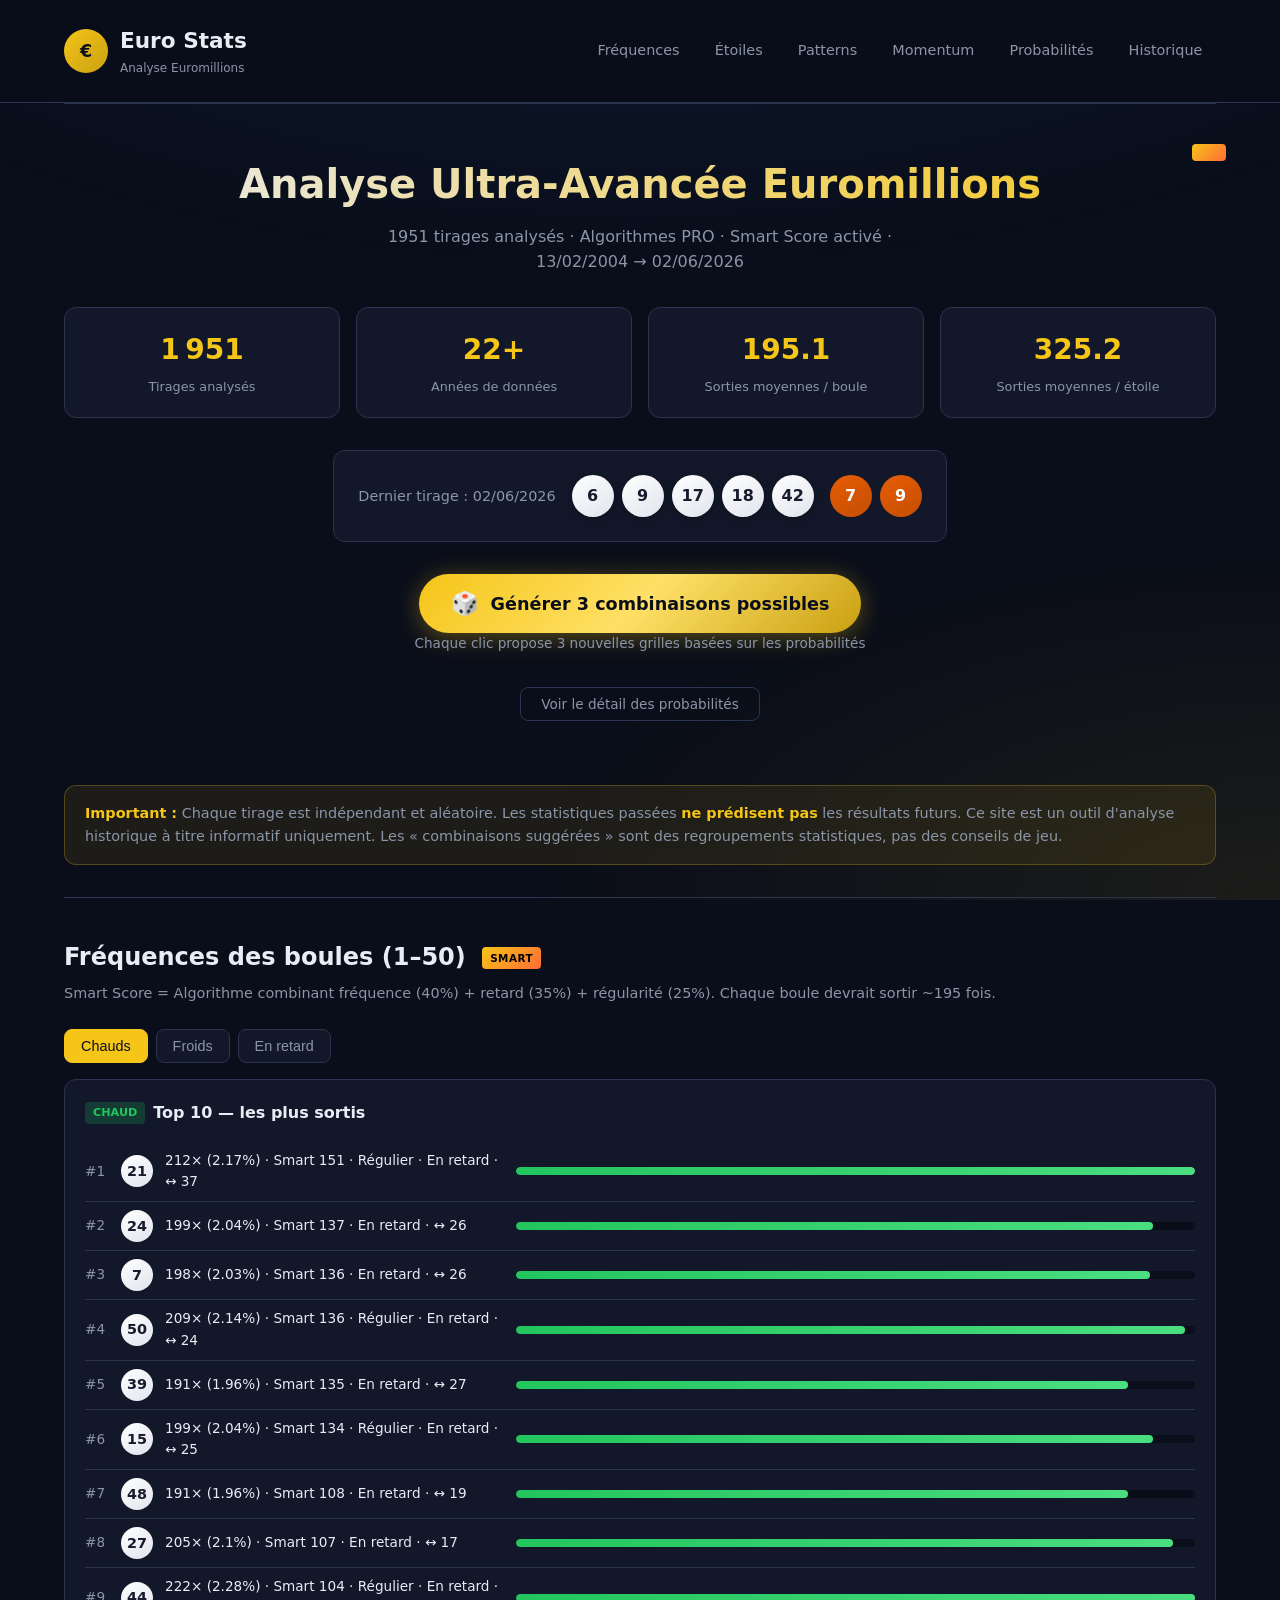
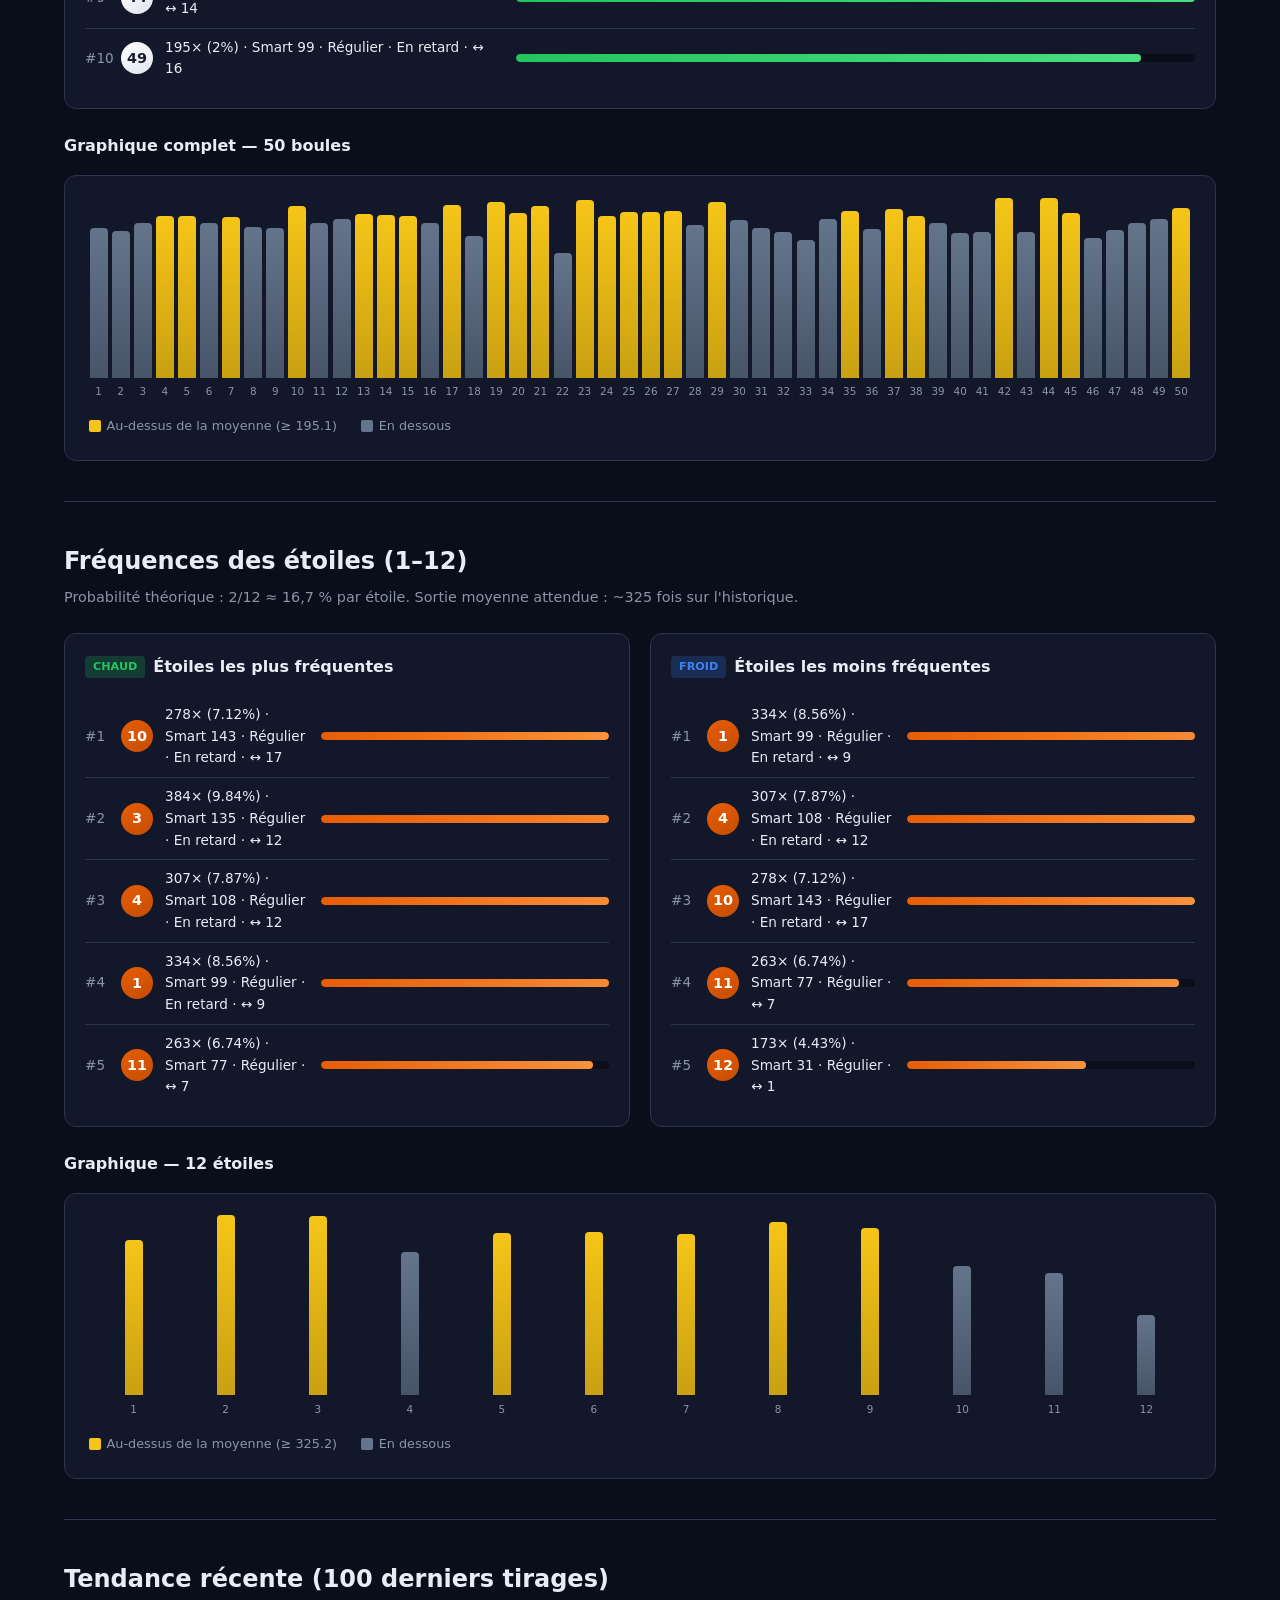
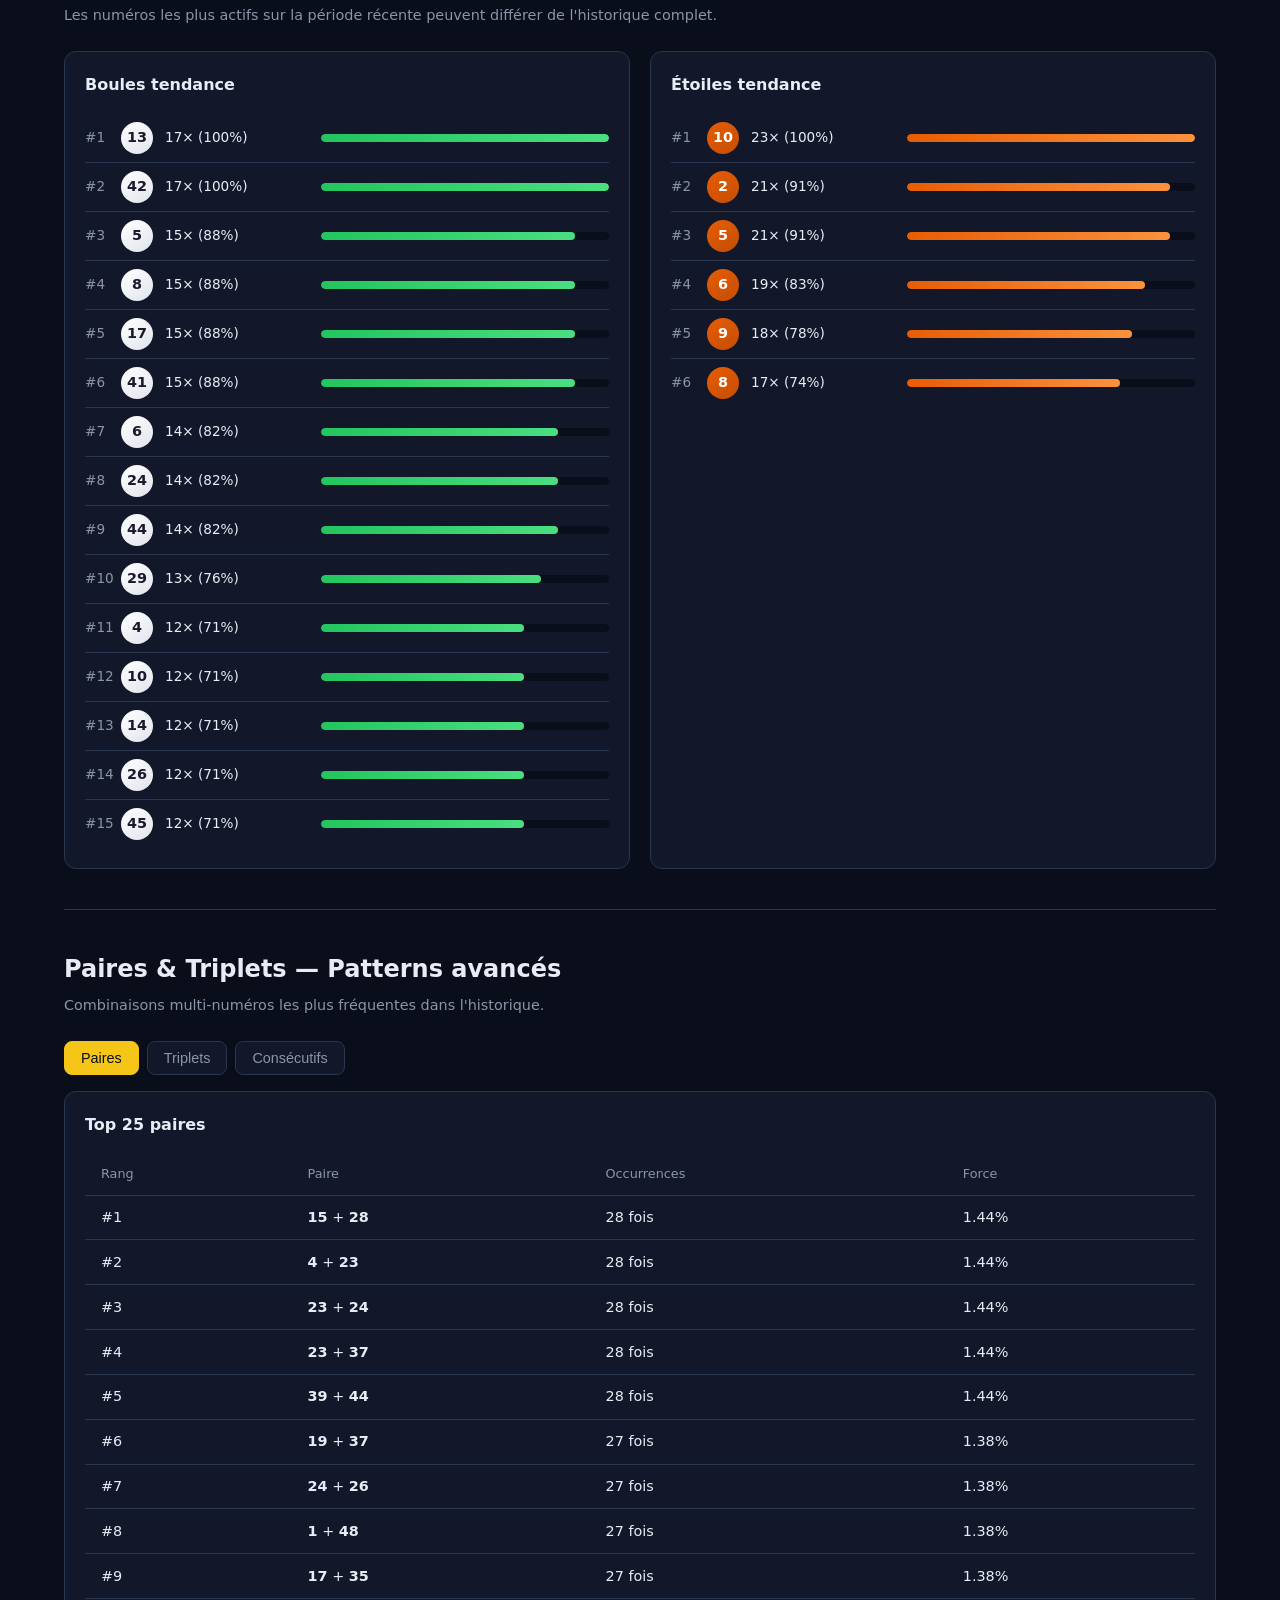
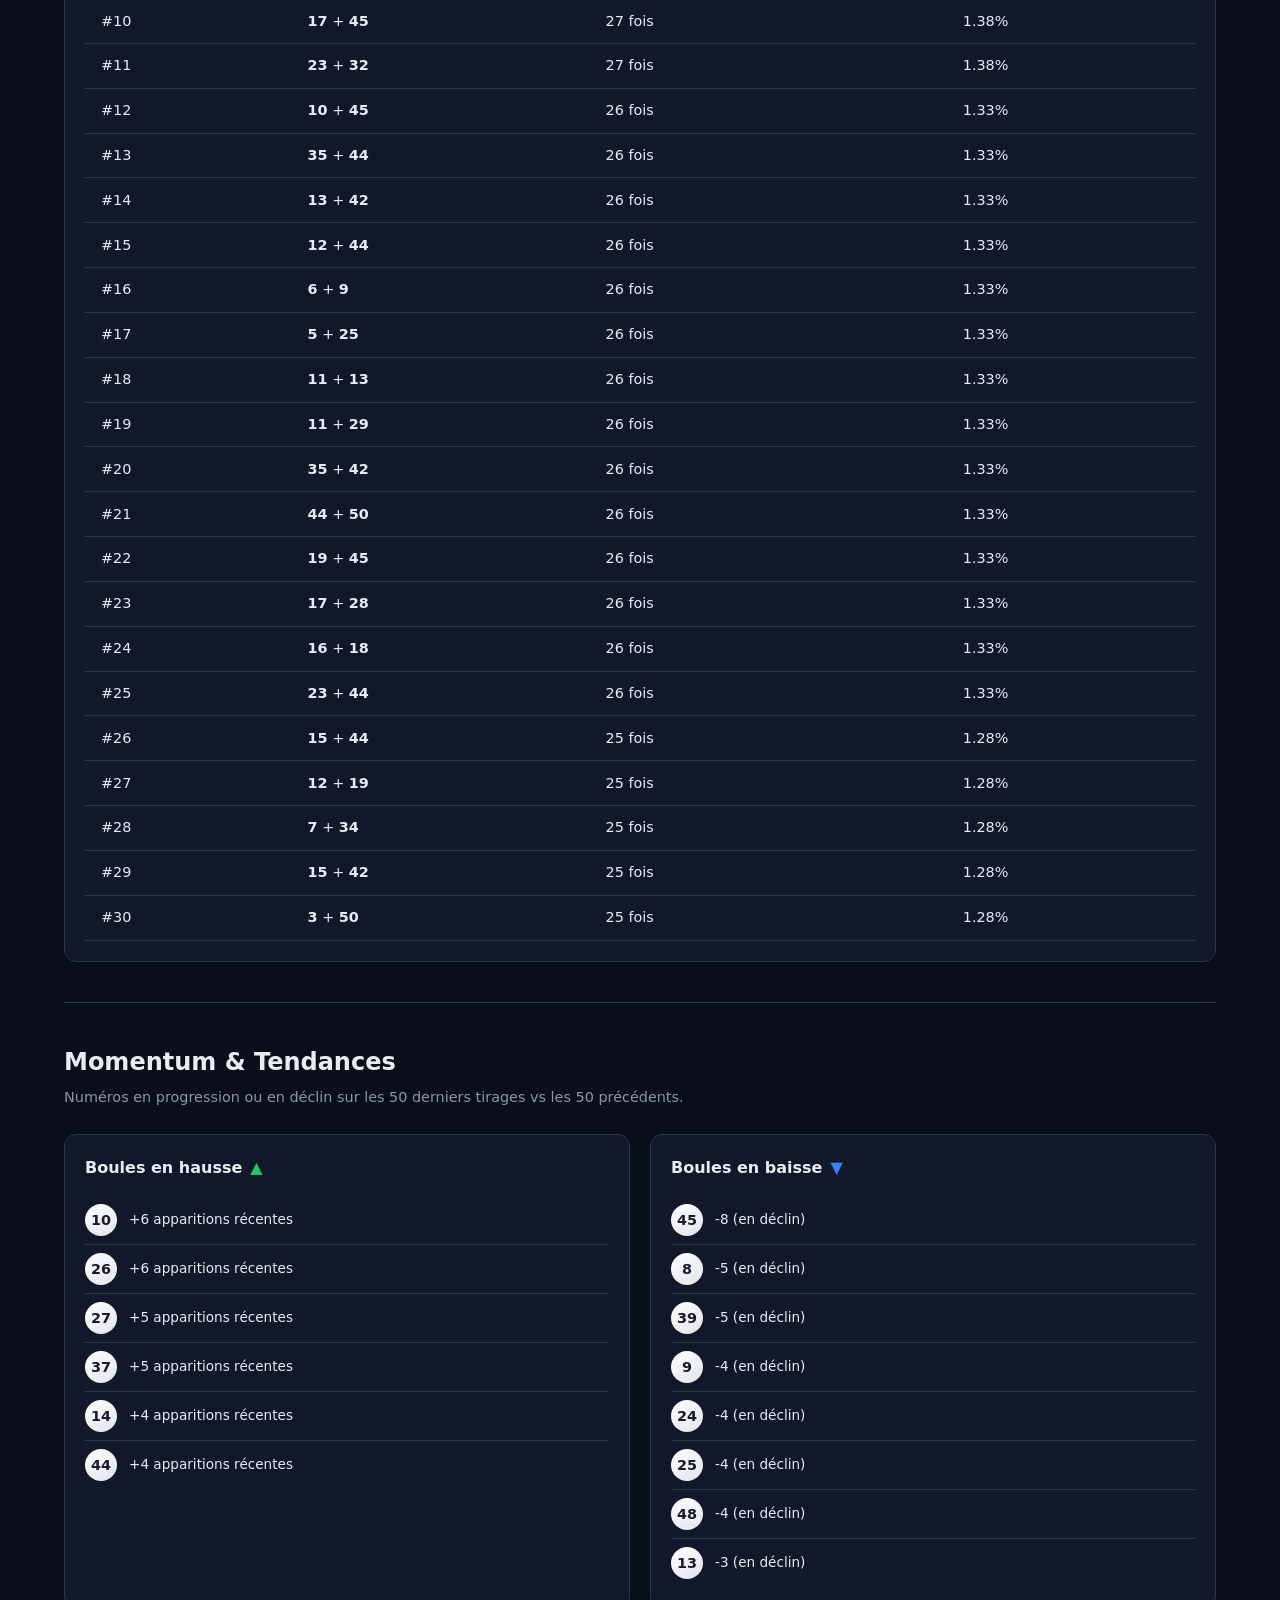
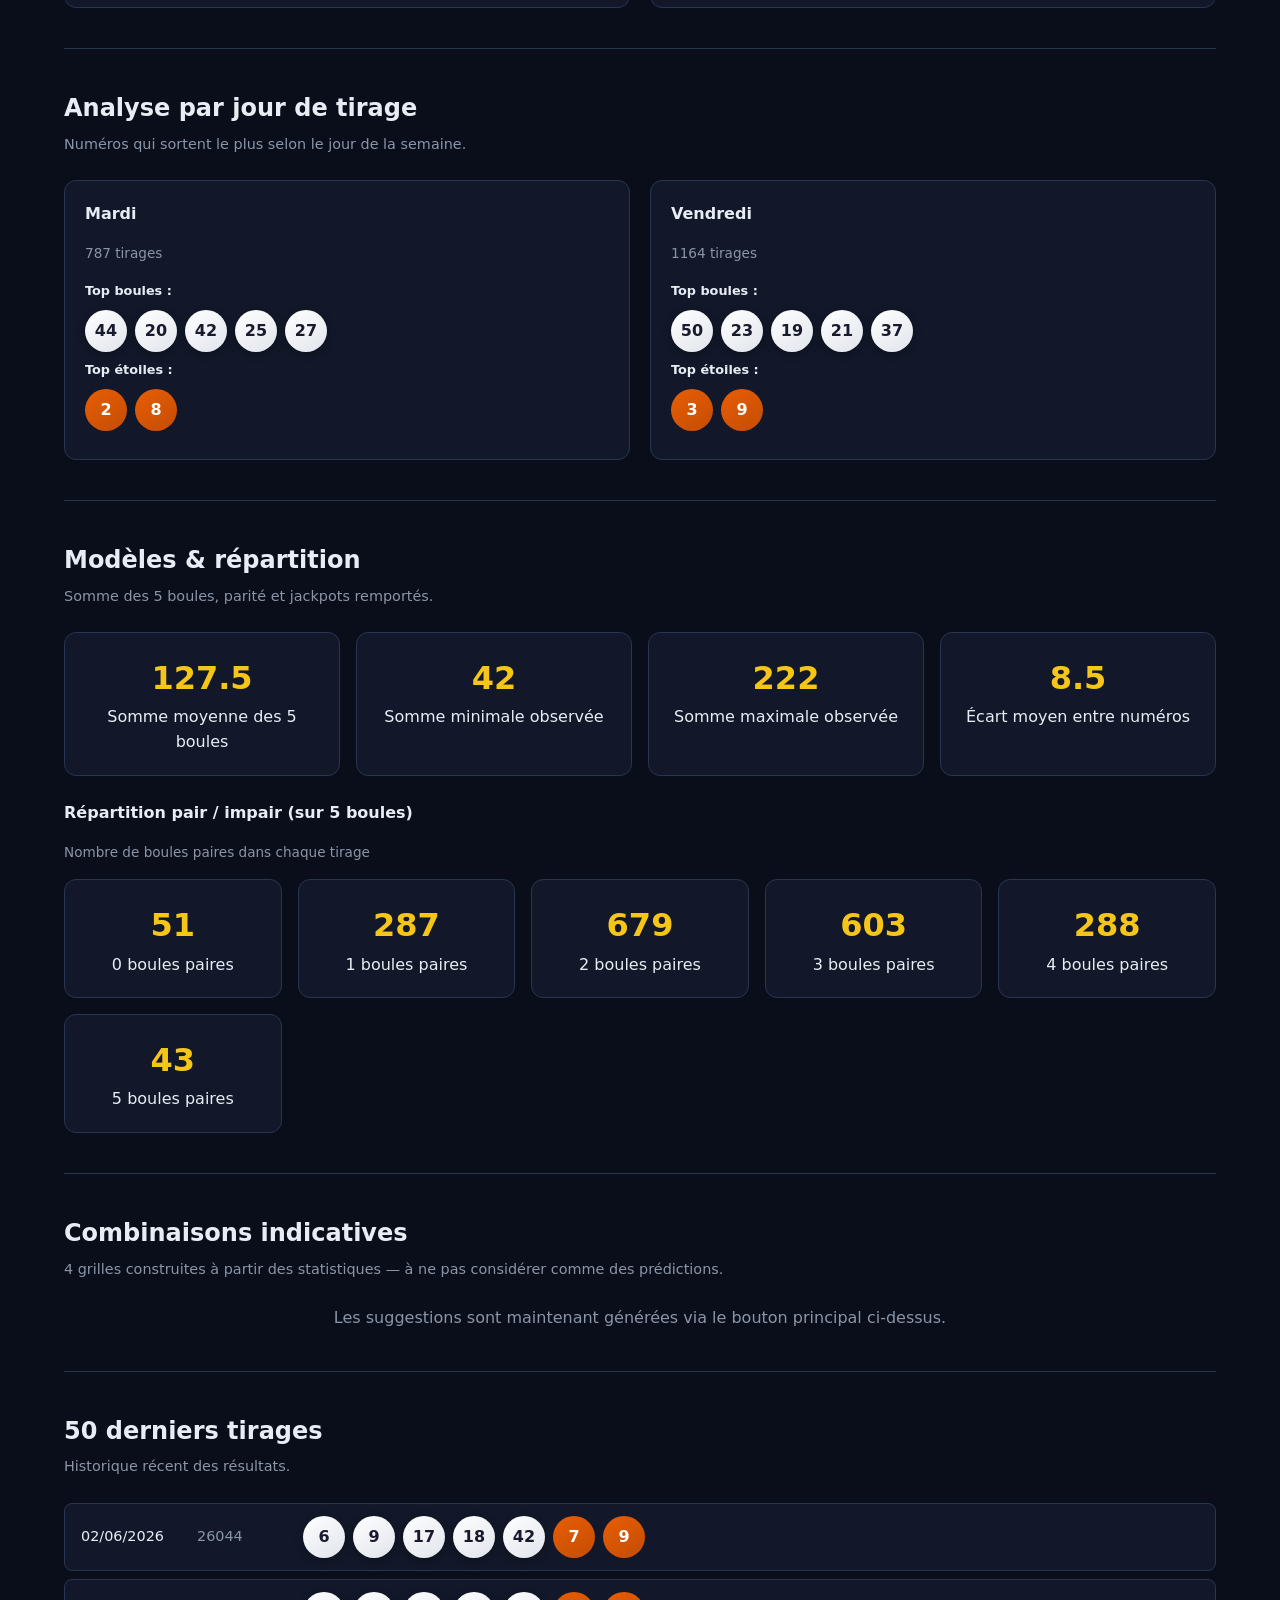
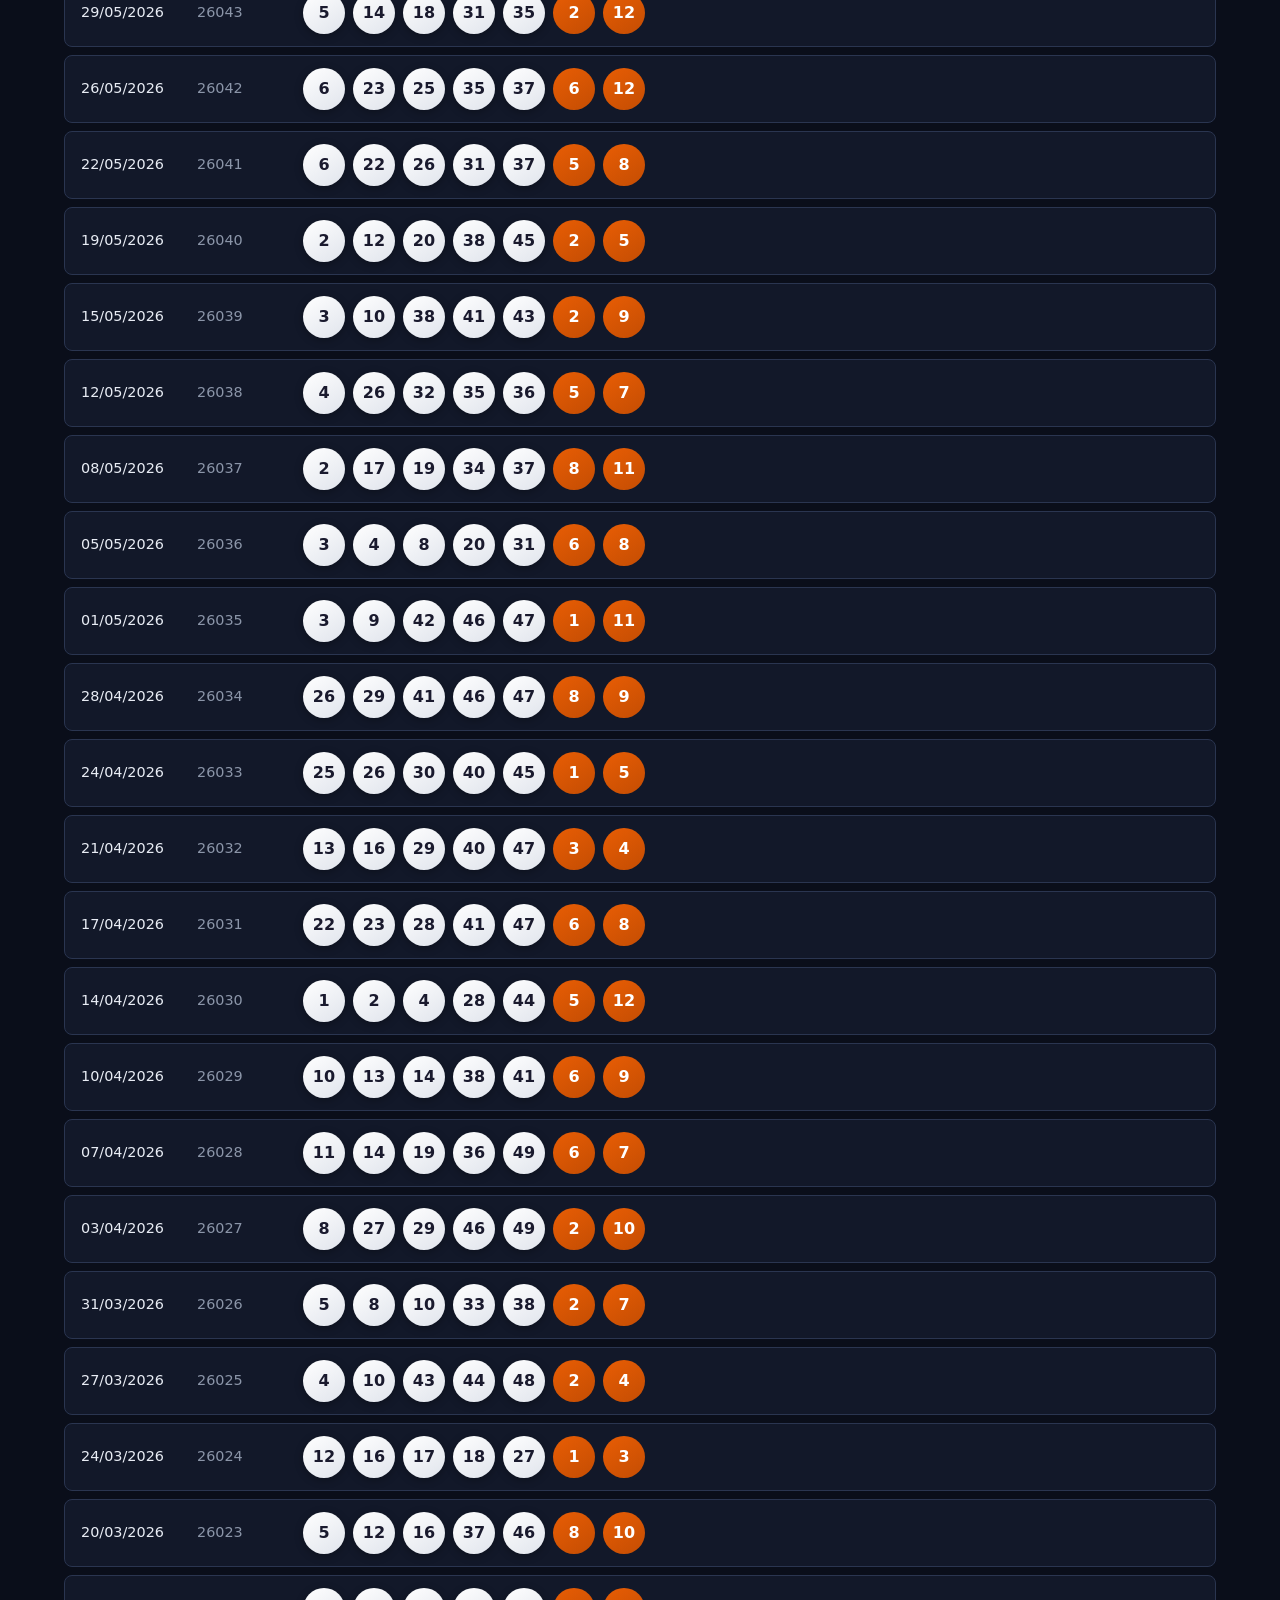
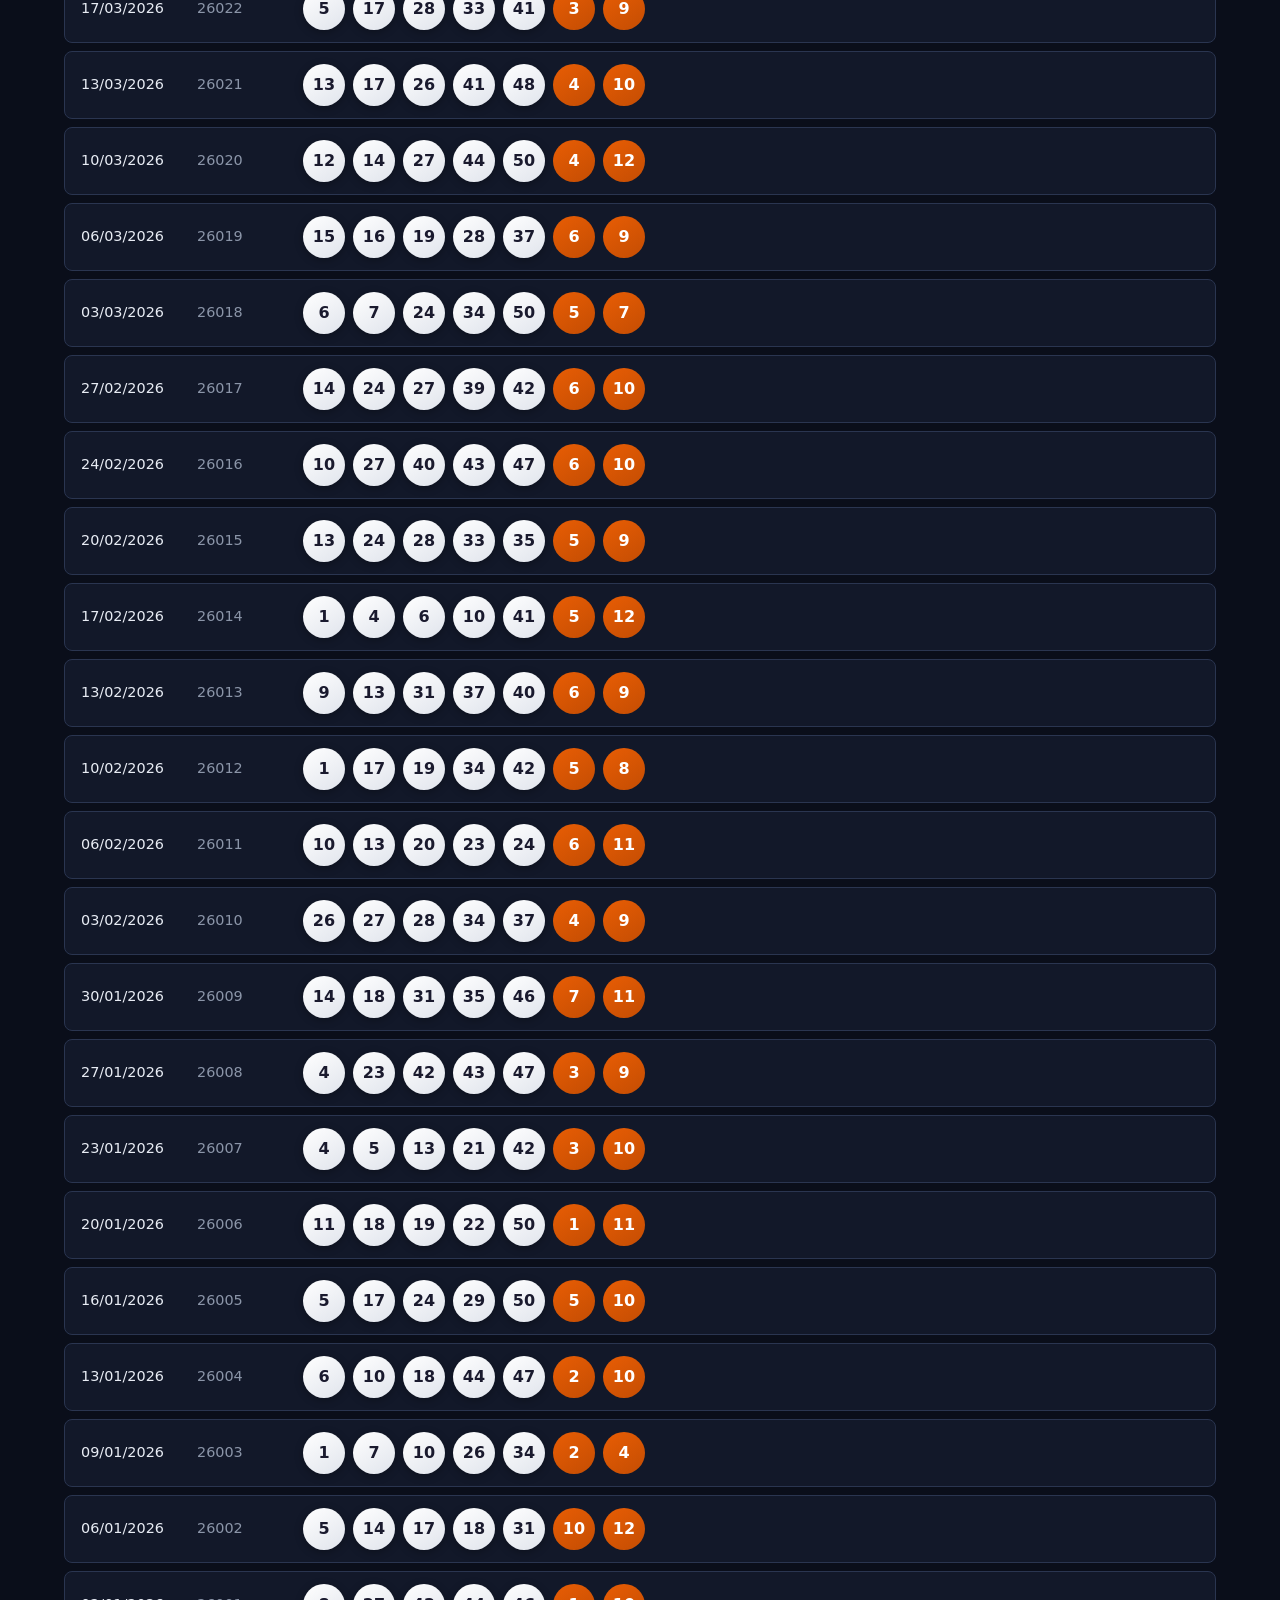
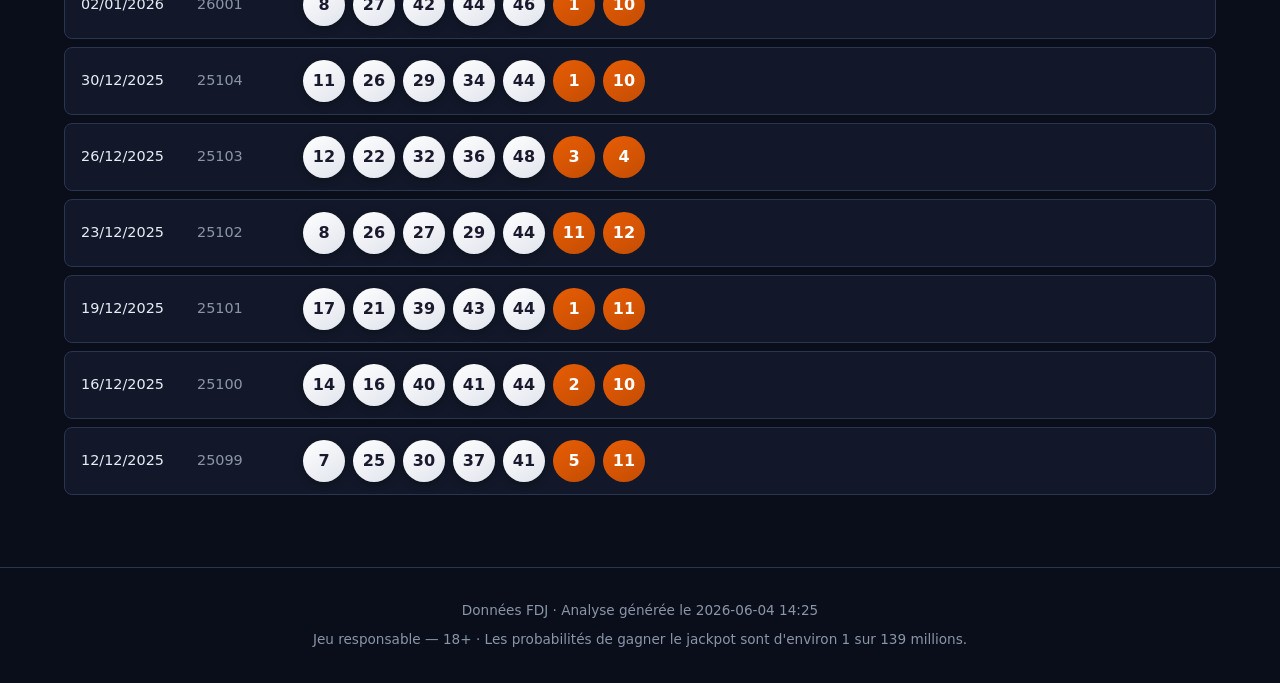
==== site/index.html @ 31e3c05f "Initial commit - Euro Stats PRO v2.0 - Analyse ultra-avancée de 1951 tirages Euromillions - 6 algori" ====
<!DOCTYPE html>
<html lang="fr">
<head>
  <meta charset="UTF-8">
  <meta name="viewport" content="width=device-width, initial-scale=1.0">
  <title>Euromillions — Analyse statistique</title>
  <meta name="description" content="Analyse complète des tirages Euromillions : numéros chauds, froids, paires, tendances sur 1951 tirages.">
  <link rel="stylesheet" href="css/style.css">
</head>
<body>
  <header>
    <div class="container header-inner">
      <div class="logo">
        <div class="logo-icon">€</div>
        <div>
          <h1>Euro Stats</h1>
          <span>Analyse Euromillions</span>
        </div>
      </div>
      <nav>
        <a href="#frequences">Fréquences</a>
        <a href="#etoiles">Étoiles</a>
        <a href="#paires">Patterns</a>
        <a href="#momentum">Momentum</a>
        <a href="#probabilites">Probabilités</a>
        <a href="#historique">Historique</a>
      </nav>
    </div>
  </header>

  <main id="app" class="loading">
    <div class="container">
      <section class="hero">
        <h2 id="hero-title">Analyse Ultra-Avancée Euromillions</h2>
        <p id="hero-desc"></p>
        <div class="stats-grid">
          <div class="stat-card">
            <div class="value" id="stat-draws">—</div>
            <div class="label">Tirages analysés</div>
          </div>
          <div class="stat-card">
            <div class="value" id="stat-years">—</div>
            <div class="label">Années de données</div>
          </div>
          <div class="stat-card">
            <div class="value" id="stat-expected-ball">—</div>
            <div class="label">Sorties moyennes / boule</div>
          </div>
          <div class="stat-card">
            <div class="value" id="stat-expected-star">—</div>
            <div class="label">Sorties moyennes / étoile</div>
          </div>
        </div>
        <div class="last-draw" id="last-draw"></div>

        <div class="prob-cta">
          <button type="button" class="btn-prob" id="btn-generate-combos">
            <span class="btn-prob-icon">🎲</span>
            <span class="btn-prob-text">Générer 3 combinaisons possibles</span>
          </button>
          <p class="prob-cta-hint">Chaque clic propose 3 nouvelles grilles basées sur les probabilités</p>
          <button type="button" class="btn-prob-secondary" id="btn-show-prob">Voir le détail des probabilités</button>
        </div>

        <div class="combo-results" id="combo-results" hidden>
          <h3 class="combo-results-title">Vos 3 combinaisons</h3>
          <div class="combo-cards" id="combo-cards"></div>
        </div>
      </section>

      <div class="disclaimer">
        <strong>Important :</strong> Chaque tirage est indépendant et aléatoire. Les statistiques passées
        <strong>ne prédisent pas</strong> les résultats futurs. Ce site est un outil d'analyse historique à titre informatif uniquement.
        Les « combinaisons suggérées » sont des regroupements statistiques, pas des conseils de jeu.
      </div>

      <!-- Panneau probabilités (modal) -->
      <div class="prob-overlay" id="prob-overlay" hidden>
        <div class="prob-modal" role="dialog" aria-labelledby="prob-modal-title">
          <div class="prob-modal-header">
            <div>
              <h2 id="prob-modal-title">Probabilités du prochain tirage</h2>
              <p class="prob-modal-sub">Classement basé sur l'historique de 1 951 tirages</p>
            </div>
            <button type="button" class="prob-close" id="btn-close-prob" aria-label="Fermer">×</button>
          </div>

          <div class="prob-summary" id="prob-summary"></div>

          <div class="prob-mode-tabs">
            <button type="button" class="prob-mode active" data-mode="combined">Score combiné</button>
            <button type="button" class="prob-mode" data-mode="historical">Historique</button>
            <button type="button" class="prob-mode" data-mode="theoretical">Théorique</button>
          </div>

          <div class="prob-picks" id="prob-picks"></div>

          <h3 class="prob-section-title">Boules (1 – 50)</h3>
          <p class="prob-legend-text">Plus la case est <span class="legend-hot">verte</span>, plus le numéro a souvent été tiré</p>
          <div class="prob-grid" id="prob-grid-balls"></div>

          <h3 class="prob-section-title">Étoiles (1 – 12)</h3>
          <div class="prob-grid prob-grid-stars" id="prob-grid-stars"></div>

          <p class="prob-footer-note">
            Probabilité théorique : <strong>10 %</strong> par boule et <strong>16,7 %</strong> par étoile à chaque tirage.
            Le score combiné mélange fréquence historique, tendance récente (200 tirages) et léger bonus « en retard ».
          </p>
        </div>
      </div>

      <section id="probabilites" class="prob-anchor"></section>

      <section id="frequences">
        <h2>Fréquences des boules (1–50) <span class="badge-pro">SMART</span></h2>
        <p class="subtitle">Smart Score = Algorithme combinant fréquence (40%) + retard (35%) + régularité (25%). Chaque boule devrait sortir ~195 fois.</p>

        <div class="tabs">
          <button class="tab active" data-tab="panel-hot">Chauds</button>
          <button class="tab" data-tab="panel-cold">Froids</button>
          <button class="tab" data-tab="panel-overdue">En retard</button>
        </div>

        <div class="cards-row">
          <div class="card tab-panel active" id="panel-hot">
            <h3><span class="badge hot">CHAUD</span> Top 10 — les plus sortis</h3>
            <div id="hot-balls"></div>
          </div>
          <div class="card tab-panel" id="panel-cold">
            <h3><span class="badge cold">FROID</span> Top 10 — les moins sortis</h3>
            <div id="cold-balls"></div>
          </div>
          <div class="card tab-panel" id="panel-overdue">
            <h3><span class="badge overdue">RETARD</span> Absents depuis longtemps</h3>
            <div id="overdue-balls"></div>
          </div>
        </div>

        <h3 style="margin-top:1.5rem;font-size:1rem;">Graphique complet — 50 boules</h3>
        <div id="chart-balls"></div>
      </section>

      <section id="etoiles">
        <h2>Fréquences des étoiles (1–12)</h2>
        <p class="subtitle">Probabilité théorique : 2/12 ≈ 16,7 % par étoile. Sortie moyenne attendue : ~325 fois sur l'historique.</p>
        <div class="cards-row">
          <div class="card">
            <h3><span class="badge hot">CHAUD</span> Étoiles les plus fréquentes</h3>
            <div id="hot-stars"></div>
          </div>
          <div class="card">
            <h3><span class="badge cold">FROID</span> Étoiles les moins fréquentes</h3>
            <div id="cold-stars"></div>
          </div>
        </div>
        <h3 style="margin-top:1.5rem;font-size:1rem;">Graphique — 12 étoiles</h3>
        <div id="chart-stars"></div>
      </section>

      <section id="recent">
        <h2>Tendance récente (100 derniers tirages)</h2>
        <p class="subtitle">Les numéros les plus actifs sur la période récente peuvent différer de l'historique complet.</p>
        <div class="cards-row">
          <div class="card">
            <h3>Boules tendance</h3>
            <div id="recent-balls"></div>
          </div>
          <div class="card">
            <h3>Étoiles tendance</h3>
            <div id="recent-stars"></div>
          </div>
        </div>
      </section>

      <section id="paires">
        <h2>Paires & Triplets — Patterns avancés</h2>
        <p class="subtitle">Combinaisons multi-numéros les plus fréquentes dans l'historique.</p>
        
        <div class="tabs">
          <button class="tab active" data-tab="panel-pairs">Paires</button>
          <button class="tab" data-tab="panel-triplets">Triplets</button>
          <button class="tab" data-tab="panel-consecutive">Consécutifs</button>
        </div>

        <div class="card tab-panel active" id="panel-pairs">
          <h3>Top 25 paires</h3>
          <table>
            <thead>
              <tr><th>Rang</th><th>Paire</th><th>Occurrences</th><th>Force</th></tr>
            </thead>
            <tbody id="pairs-body"></tbody>
          </table>
        </div>

        <div class="card tab-panel" id="panel-triplets">
          <h3>Top 20 triplets (3 numéros ensemble)</h3>
          <table>
            <thead>
              <tr><th>Rang</th><th>Triplet</th><th>Occurrences</th></tr>
            </thead>
            <tbody id="triplets-body"></tbody>
          </table>
        </div>

        <div class="card tab-panel" id="panel-consecutive">
          <h3>Numéros consécutifs fréquents</h3>
          <p style="font-size:0.85rem;color:var(--text-muted);margin-bottom:1rem">Paires de numéros qui se suivent (ex: 23-24)</p>
          <table>
            <thead>
              <tr><th>Rang</th><th>Consécutifs</th><th>Occurrences</th></tr>
            </thead>
            <tbody id="consecutive-body"></tbody>
          </table>
        </div>
      </section>

      <section id="momentum">
        <h2>Momentum & Tendances</h2>
        <p class="subtitle">Numéros en progression ou en déclin sur les 50 derniers tirages vs les 50 précédents.</p>
        <div class="cards-row">
          <div class="card">
            <h3>Boules en hausse <span style="color:var(--hot)">▲</span></h3>
            <div id="momentum-up-balls"></div>
          </div>
          <div class="card">
            <h3>Boules en baisse <span style="color:var(--cold)">▼</span></h3>
            <div id="momentum-down-balls"></div>
          </div>
        </div>
      </section>

      <section id="weekday">
        <h2>Analyse par jour de tirage</h2>
        <p class="subtitle">Numéros qui sortent le plus selon le jour de la semaine.</p>
        <div id="weekday-cards" class="cards-row"></div>
      </section>

      <section id="patterns">
        <h2>Modèles & répartition</h2>
        <p class="subtitle">Somme des 5 boules, parité et jackpots remportés.</p>
        <div class="pattern-grid">
          <div class="pattern-item">
            <div class="big" id="pattern-sum">—</div>
            <div>Somme moyenne des 5 boules</div>
          </div>
          <div class="pattern-item">
            <div class="big" id="pattern-min">—</div>
            <div>Somme minimale observée</div>
          </div>
          <div class="pattern-item">
            <div class="big" id="pattern-max">—</div>
            <div>Somme maximale observée</div>
          </div>
          <div class="pattern-item">
            <div class="big" id="pattern-gap">—</div>
            <div>Écart moyen entre numéros</div>
          </div>
        </div>
        <h3 style="margin:1.5rem 0 1rem;font-size:1rem;">Répartition pair / impair (sur 5 boules)</h3>
        <p style="font-size:0.85rem;color:var(--text-muted);margin-bottom:1rem">Nombre de boules paires dans chaque tirage</p>
        <div class="pattern-grid" id="even-dist"></div>
      </section>

      <section id="suggestions">
        <h2>Combinaisons indicatives</h2>
        <p class="subtitle">4 grilles construites à partir des statistiques — à ne pas considérer comme des prédictions.</p>
        <div class="cards-row" id="suggestions-grid"></div>
      </section>

      <section id="historique">
        <h2>50 derniers tirages</h2>
        <p class="subtitle">Historique récent des résultats.</p>
        <div class="history-grid" id="history-grid"></div>
      </section>
    </div>
  </main>

  <footer>
    <div class="container">
      <p>Données FDJ · Analyse générée le <span id="generated-at">—</span></p>
      <p style="margin-top:0.5rem">Jeu responsable — 18+ · Les probabilités de gagner le jackpot sont d'environ 1 sur 139 millions.</p>
    </div>
  </footer>

  <script src="js/advanced.js"></script>
  <script src="js/app.js"></script>
</body>
</html>
---- site/css/style.css ----
:root {
  --bg: #0a0e1a;
  --bg-card: #121829;
  --bg-hover: #1a2238;
  --gold: #f5c518;
  --gold-dim: #c9a012;
  --blue: #1e6fd9;
  --blue-light: #4d9aff;
  --star: #e85d04;
  --text: #e8ecf4;
  --text-muted: #8b95a8;
  --border: #2a3550;
  --hot: #22c55e;
  --cold: #3b82f6;
  --overdue: #f97316;
  --radius: 12px;
  --font: "Segoe UI", system-ui, -apple-system, sans-serif;
}

* { box-sizing: border-box; margin: 0; padding: 0; }

html { scroll-behavior: smooth; }

body {
  font-family: var(--font);
  background: var(--bg);
  color: var(--text);
  line-height: 1.6;
  min-height: 100vh;
}

body::before {
  content: "";
  position: fixed;
  inset: 0;
  background:
    radial-gradient(ellipse 80% 50% at 50% -20%, rgba(30, 111, 217, 0.15), transparent),
    radial-gradient(ellipse 60% 40% at 100% 100%, rgba(245, 197, 24, 0.08), transparent);
  pointer-events: none;
  z-index: 0;
}

.container {
  max-width: 1200px;
  margin: 0 auto;
  padding: 0 1.5rem;
  position: relative;
  z-index: 1;
}

/* Header */
header {
  padding: 1.5rem 0;
  border-bottom: 1px solid var(--border);
  position: sticky;
  top: 0;
  background: rgba(10, 14, 26, 0.92);
  backdrop-filter: blur(12px);
  z-index: 100;
}

.header-inner {
  display: flex;
  align-items: center;
  justify-content: space-between;
  flex-wrap: wrap;
  gap: 1rem;
}

.logo {
  display: flex;
  align-items: center;
  gap: 0.75rem;
}

.logo-icon {
  width: 44px;
  height: 44px;
  background: linear-gradient(135deg, var(--gold), var(--gold-dim));
  border-radius: 50%;
  display: flex;
  align-items: center;
  justify-content: center;
  font-weight: 800;
  color: #0a0e1a;
  font-size: 1.1rem;
}

.logo h1 {
  font-size: 1.35rem;
  font-weight: 700;
}

.logo span {
  display: block;
  font-size: 0.75rem;
  color: var(--text-muted);
  font-weight: 400;
}

nav {
  display: flex;
  gap: 0.5rem;
  flex-wrap: wrap;
}

nav a {
  color: var(--text-muted);
  text-decoration: none;
  padding: 0.4rem 0.85rem;
  border-radius: 8px;
  font-size: 0.9rem;
  transition: all 0.2s;
}

nav a:hover {
  color: var(--gold);
  background: var(--bg-hover);
}

/* Hero */
.hero {
  padding: 3rem 0 2rem;
  text-align: center;
}

.hero h2 {
  font-size: clamp(1.8rem, 4vw, 2.5rem);
  margin-bottom: 0.5rem;
  background: linear-gradient(90deg, var(--text), var(--gold));
  -webkit-background-clip: text;
  -webkit-text-fill-color: transparent;
  background-clip: text;
  position: relative;
}

.hero h2::after {
  content: "PRO";
  position: absolute;
  top: -8px;
  right: -10px;
  font-size: 0.5rem;
  background: linear-gradient(135deg, var(--gold), #ff6b35);
  color: #000;
  padding: 2px 6px;
  border-radius: 4px;
  font-weight: 800;
  letter-spacing: 1px;
}

.hero p {
  color: var(--text-muted);
  max-width: 600px;
  margin: 0 auto 2rem;
}

.stats-grid {
  display: grid;
  grid-template-columns: repeat(auto-fit, minmax(160px, 1fr));
  gap: 1rem;
  margin-bottom: 2rem;
}

.stat-card {
  background: var(--bg-card);
  border: 1px solid var(--border);
  border-radius: var(--radius);
  padding: 1.25rem;
  text-align: center;
}

.stat-card .value {
  font-size: 1.75rem;
  font-weight: 700;
  color: var(--gold);
}

.stat-card .label {
  font-size: 0.8rem;
  color: var(--text-muted);
  margin-top: 0.25rem;
}

.last-draw {
  background: var(--bg-card);
  border: 1px solid var(--border);
  border-radius: var(--radius);
  padding: 1.5rem;
  display: inline-flex;
  flex-wrap: wrap;
  align-items: center;
  justify-content: center;
  gap: 1rem;
}

.last-draw .date {
  color: var(--text-muted);
  font-size: 0.9rem;
}

.balls, .stars-group {
  display: flex;
  gap: 0.5rem;
}

.ball, .star {
  width: 42px;
  height: 42px;
  border-radius: 50%;
  display: flex;
  align-items: center;
  justify-content: center;
  font-weight: 700;
  font-size: 1rem;
}

.ball {
  background: linear-gradient(145deg, #fff 0%, #e0e4ec 100%);
  color: #1a1a2e;
  box-shadow: 0 2px 8px rgba(0,0,0,0.3);
}

.star {
  background: linear-gradient(145deg, var(--star), #c44d03);
  color: #fff;
}

/* Disclaimer */
.disclaimer {
  background: rgba(245, 197, 24, 0.08);
  border: 1px solid rgba(245, 197, 24, 0.25);
  border-radius: var(--radius);
  padding: 1rem 1.25rem;
  margin: 2rem 0;
  font-size: 0.9rem;
  color: var(--text-muted);
}

.disclaimer strong { color: var(--gold); }

/* Sections */
section {
  padding: 2.5rem 0;
  border-top: 1px solid var(--border);
}

section h2 {
  font-size: 1.5rem;
  margin-bottom: 0.35rem;
}

section .subtitle {
  color: var(--text-muted);
  font-size: 0.9rem;
  margin-bottom: 1.5rem;
}

.cards-row {
  display: grid;
  grid-template-columns: repeat(auto-fit, minmax(280px, 1fr));
  gap: 1.25rem;
}

.card {
  background: var(--bg-card);
  border: 1px solid var(--border);
  border-radius: var(--radius);
  padding: 1.25rem;
}

.card h3 {
  font-size: 1rem;
  margin-bottom: 1rem;
  display: flex;
  align-items: center;
  gap: 0.5rem;
}

.badge {
  font-size: 0.7rem;
  padding: 0.15rem 0.5rem;
  border-radius: 4px;
  font-weight: 600;
}

.badge.hot { background: rgba(34, 197, 94, 0.2); color: var(--hot); }
.badge.cold { background: rgba(59, 130, 246, 0.2); color: var(--cold); }
.badge.overdue { background: rgba(249, 115, 22, 0.2); color: var(--overdue); }

.num-list {
  list-style: none;
}

.num-list li {
  display: flex;
  align-items: center;
  gap: 0.75rem;
  padding: 0.5rem 0;
  border-bottom: 1px solid var(--border);
}

.num-list li:last-child { border-bottom: none; }

.num-list .rank {
  width: 24px;
  color: var(--text-muted);
  font-size: 0.85rem;
}

.num-list .num-circle {
  width: 32px;
  height: 32px;
  border-radius: 50%;
  background: linear-gradient(145deg, #fff, #e0e4ec);
  color: #1a1a2e;
  display: flex;
  align-items: center;
  justify-content: center;
  font-weight: 700;
  font-size: 0.9rem;
}

.num-list .num-circle.star-num {
  background: linear-gradient(145deg, var(--star), #c44d03);
  color: #fff;
}

.num-list .info {
  flex: 1;
  font-size: 0.85rem;
}

.num-list .bar-wrap {
  flex: 2;
  height: 8px;
  background: var(--bg);
  border-radius: 4px;
  overflow: hidden;
}

.num-list .bar {
  height: 100%;
  border-radius: 4px;
  transition: width 0.5s ease;
}

.bar.hot-bar { background: linear-gradient(90deg, var(--hot), #4ade80); }
.bar.cold-bar { background: linear-gradient(90deg, var(--cold), #60a5fa); }
.bar.star-bar { background: linear-gradient(90deg, var(--star), #fb923c); }

/* Chart */
.chart-container {
  background: var(--bg-card);
  border: 1px solid var(--border);
  border-radius: var(--radius);
  padding: 1.5rem;
  margin-top: 1rem;
  overflow-x: auto;
}

.chart-bars {
  display: flex;
  align-items: flex-end;
  gap: 3px;
  height: 200px;
  min-width: 900px;
  padding-top: 1rem;
}

.chart-bar-wrap {
  flex: 1;
  display: flex;
  flex-direction: column;
  align-items: center;
  min-width: 14px;
}

.chart-bar {
  width: 100%;
  max-width: 18px;
  background: linear-gradient(180deg, var(--blue-light), var(--blue));
  border-radius: 4px 4px 0 0;
  min-height: 4px;
  transition: height 0.4s ease;
}

.chart-bar.above-avg { background: linear-gradient(180deg, var(--gold), var(--gold-dim)); }
.chart-bar.below-avg { background: linear-gradient(180deg, #64748b, #475569); }

.chart-label {
  font-size: 0.65rem;
  color: var(--text-muted);
  margin-top: 0.35rem;
}

.chart-legend {
  display: flex;
  gap: 1.5rem;
  margin-top: 1rem;
  font-size: 0.8rem;
  color: var(--text-muted);
}

.chart-legend span::before {
  content: "";
  display: inline-block;
  width: 12px;
  height: 12px;
  border-radius: 2px;
  margin-right: 0.35rem;
  vertical-align: middle;
}

.legend-above::before { background: var(--gold); }
.legend-below::before { background: #64748b; }

/* Suggestions */
.suggestion-card {
  background: var(--bg-card);
  border: 1px solid var(--border);
  border-radius: var(--radius);
  padding: 1.25rem;
  transition: border-color 0.2s;
}

.suggestion-card:hover {
  border-color: var(--gold-dim);
}

.suggestion-card h4 {
  color: var(--gold);
  margin-bottom: 0.35rem;
}

.suggestion-card p {
  font-size: 0.85rem;
  color: var(--text-muted);
  margin-bottom: 1rem;
}

/* Pairs table */
table {
  width: 100%;
  border-collapse: collapse;
  font-size: 0.9rem;
}

th, td {
  padding: 0.65rem 1rem;
  text-align: left;
  border-bottom: 1px solid var(--border);
}

th {
  color: var(--text-muted);
  font-weight: 500;
  font-size: 0.8rem;
}

tr:hover td { background: var(--bg-hover); }

/* History */
.history-grid {
  display: grid;
  gap: 0.5rem;
}

.history-item {
  display: grid;
  grid-template-columns: 100px 90px 1fr auto;
  align-items: center;
  gap: 1rem;
  padding: 0.75rem 1rem;
  background: var(--bg-card);
  border: 1px solid var(--border);
  border-radius: 8px;
  font-size: 0.9rem;
}

@media (max-width: 600px) {
  .history-item {
    grid-template-columns: 1fr;
    text-align: center;
  }
}

/* Patterns */
.pattern-grid {
  display: grid;
  grid-template-columns: repeat(auto-fit, minmax(200px, 1fr));
  gap: 1rem;
}

.pattern-item {
  background: var(--bg-card);
  border: 1px solid var(--border);
  border-radius: var(--radius);
  padding: 1.25rem;
  text-align: center;
}

.pattern-item .big {
  font-size: 2rem;
  font-weight: 700;
  color: var(--gold);
}

footer {
  padding: 2rem 0;
  text-align: center;
  color: var(--text-muted);
  font-size: 0.85rem;
  border-top: 1px solid var(--border);
  margin-top: 2rem;
}

.loading {
  text-align: center;
  padding: 4rem;
  color: var(--text-muted);
}

.tabs {
  display: flex;
  gap: 0.5rem;
  margin-bottom: 1rem;
}

.tab {
  padding: 0.5rem 1rem;
  border: 1px solid var(--border);
  background: var(--bg-card);
  color: var(--text-muted);
  border-radius: 8px;
  cursor: pointer;
  font-size: 0.9rem;
  transition: all 0.2s;
}

.tab.active {
  background: var(--gold);
  color: #0a0e1a;
  border-color: var(--gold);
}

.tab:hover:not(.active) {
  border-color: var(--gold-dim);
  color: var(--text);
}

.tab-panel { display: none; }
.tab-panel.active { display: block; }

#app.loading .container > section,
#app.loading .disclaimer { opacity: 0.3; pointer-events: none; }

/* Bouton probabilités */
.prob-cta {
  margin-top: 2rem;
  text-align: center;
}

.btn-prob {
  display: inline-flex;
  align-items: center;
  gap: 0.75rem;
  padding: 1rem 2rem;
  font-size: 1.1rem;
  font-weight: 700;
  font-family: inherit;
  color: #0a0e1a;
  background: linear-gradient(135deg, var(--gold) 0%, #ffe066 50%, var(--gold-dim) 100%);
  border: none;
  border-radius: 50px;
  cursor: pointer;
  box-shadow: 0 4px 24px rgba(245, 197, 24, 0.35);
  transition: transform 0.2s, box-shadow 0.2s;
}

.btn-prob:hover {
  transform: translateY(-2px) scale(1.02);
  box-shadow: 0 8px 32px rgba(245, 197, 24, 0.45);
}

.btn-prob:active { transform: scale(0.98); }

.btn-prob-icon { font-size: 1.4rem; }

.prob-cta-hint {
  margin-top: 0.65rem;
  font-size: 0.85rem;
  color: var(--text-muted);
}

.btn-prob-secondary {
  display: block;
  margin: 1rem auto 0;
  padding: 0.5rem 1.25rem;
  font-size: 0.85rem;
  font-family: inherit;
  color: var(--text-muted);
  background: transparent;
  border: 1px solid var(--border);
  border-radius: 8px;
  cursor: pointer;
  transition: all 0.2s;
}

.btn-prob-secondary:hover {
  color: var(--gold);
  border-color: var(--gold-dim);
}

/* 3 combinaisons */
.combo-results {
  margin-top: 2rem;
  animation: probSlideIn 0.4s ease;
}

.combo-results[hidden] { display: none; }

.combo-results-title {
  text-align: center;
  font-size: 1.2rem;
  color: var(--gold);
  margin-bottom: 1.25rem;
}

.combo-cards {
  display: grid;
  grid-template-columns: repeat(auto-fit, minmax(280px, 1fr));
  gap: 1rem;
}

.combo-card {
  background: var(--bg-card);
  border: 1px solid var(--border);
  border-radius: var(--radius);
  padding: 1.25rem;
  text-align: center;
  transition: transform 0.2s, border-color 0.2s;
}

.combo-card:hover {
  border-color: var(--gold-dim);
  transform: translateY(-2px);
}

.combo-card .combo-label {
  font-size: 0.8rem;
  color: var(--text-muted);
  margin-bottom: 0.35rem;
}

.combo-card h4 {
  font-size: 1rem;
  color: var(--gold);
  margin-bottom: 0.25rem;
}

.combo-card .combo-desc {
  font-size: 0.8rem;
  color: var(--text-muted);
  margin-bottom: 1rem;
}

.combo-card .combo-row {
  display: flex;
  justify-content: center;
  align-items: center;
  gap: 0.75rem;
  flex-wrap: wrap;
  margin-bottom: 0.75rem;
}

.combo-card .combo-score {
  font-size: 0.85rem;
  color: var(--hot);
  font-weight: 600;
}

.combo-card .combo-score span {
  display: block;
  margin-top: 0.25rem;
  color: var(--text-muted);
  font-weight: 400;
  font-size: 0.75rem;
}

.btn-prob:disabled {
  opacity: 0.7;
  cursor: wait;
  transform: none;
}

.combo-details {
  font-size: 0.75rem;
  color: var(--text-muted);
  margin-top: 0.5rem;
  padding-top: 0.5rem;
  border-top: 1px solid var(--border);
}

/* Performance badge */
.badge-pro {
  display: inline-block;
  background: linear-gradient(135deg, var(--gold), #ff6b35);
  color: #000;
  font-size: 0.65rem;
  padding: 3px 8px;
  border-radius: 4px;
  font-weight: 700;
  letter-spacing: 0.5px;
  margin-left: 0.5rem;
  vertical-align: middle;
}

.metric-highlight {
  display: inline-block;
  background: rgba(34, 197, 94, 0.15);
  color: var(--hot);
  padding: 2px 6px;
  border-radius: 4px;
  font-size: 0.8rem;
  font-weight: 600;
  margin-left: 0.35rem;
}

.num-list li .metric-highlight {
  margin-left: 0.5rem;
  font-size: 0.7rem;
}

/* Animation pour les nouveaux résultats */
@keyframes slideInUp {
  from {
    opacity: 0;
    transform: translateY(20px);
  }
  to {
    opacity: 1;
    transform: translateY(0);
  }
}

.combo-results.fresh {
  animation: slideInUp 0.5s ease-out;
}

.combo-card {
  position: relative;
  overflow: hidden;
}

.combo-card::before {
  content: "";
  position: absolute;
  top: 0;
  left: -100%;
  width: 100%;
  height: 2px;
  background: linear-gradient(90deg, transparent, var(--gold), transparent);
  animation: shimmer 2s infinite;
}

@keyframes shimmer {
  100% {
    left: 100%;
  }
}

/* Modal probabilités */
.prob-overlay {
  position: fixed;
  inset: 0;
  z-index: 200;
  background: rgba(5, 8, 18, 0.85);
  backdrop-filter: blur(8px);
  display: flex;
  align-items: flex-start;
  justify-content: center;
  padding: 1rem;
  overflow-y: auto;
}

.prob-overlay[hidden] { display: none; }

.prob-modal {
  background: var(--bg-card);
  border: 1px solid var(--border);
  border-radius: 16px;
  max-width: 900px;
  width: 100%;
  margin: 2rem auto 3rem;
  padding: 1.5rem;
  box-shadow: 0 24px 80px rgba(0, 0, 0, 0.5);
  animation: probSlideIn 0.35s ease;
}

@keyframes probSlideIn {
  from { opacity: 0; transform: translateY(-20px); }
  to { opacity: 1; transform: translateY(0); }
}

.prob-modal-header {
  display: flex;
  justify-content: space-between;
  align-items: flex-start;
  gap: 1rem;
  margin-bottom: 1.25rem;
}

.prob-modal-header h2 {
  font-size: 1.35rem;
  color: var(--gold);
}

.prob-modal-sub {
  font-size: 0.85rem;
  color: var(--text-muted);
  margin-top: 0.25rem;
}

.prob-close {
  width: 40px;
  height: 40px;
  border: 1px solid var(--border);
  background: var(--bg);
  color: var(--text);
  border-radius: 50%;
  font-size: 1.5rem;
  line-height: 1;
  cursor: pointer;
  flex-shrink: 0;
  transition: background 0.2s;
}

.prob-close:hover {
  background: var(--bg-hover);
  color: var(--gold);
}

.prob-summary {
  display: grid;
  grid-template-columns: repeat(auto-fit, minmax(140px, 1fr));
  gap: 0.75rem;
  margin-bottom: 1.25rem;
}

.prob-summary-item {
  background: var(--bg);
  border-radius: 10px;
  padding: 0.85rem;
  text-align: center;
  border: 1px solid var(--border);
}

.prob-summary-item .val {
  font-size: 1.4rem;
  font-weight: 700;
  color: var(--gold);
}

.prob-summary-item .lbl {
  font-size: 0.75rem;
  color: var(--text-muted);
}

.prob-mode-tabs {
  display: flex;
  gap: 0.5rem;
  flex-wrap: wrap;
  margin-bottom: 1.25rem;
}

.prob-mode {
  padding: 0.45rem 1rem;
  border: 1px solid var(--border);
  background: var(--bg);
  color: var(--text-muted);
  border-radius: 8px;
  cursor: pointer;
  font-size: 0.85rem;
  font-family: inherit;
  transition: all 0.2s;
}

.prob-mode.active {
  background: var(--blue);
  border-color: var(--blue-light);
  color: #fff;
}

.prob-picks {
  background: linear-gradient(135deg, rgba(245, 197, 24, 0.12), rgba(30, 111, 217, 0.08));
  border: 1px solid rgba(245, 197, 24, 0.3);
  border-radius: var(--radius);
  padding: 1.25rem;
  margin-bottom: 1.5rem;
}

.prob-combo-cards {
  display: grid;
  grid-template-columns: repeat(auto-fit, minmax(240px, 1fr));
  gap: 1rem;
}

.prob-picks h4 {
  font-size: 0.9rem;
  color: var(--text-muted);
  margin-bottom: 0.75rem;
}

.prob-picks .picks-row {
  display: flex;
  justify-content: center;
  align-items: center;
  gap: 1rem;
  flex-wrap: wrap;
}

.prob-section-title {
  font-size: 1rem;
  margin: 1rem 0 0.5rem;
}

.prob-legend-text {
  font-size: 0.8rem;
  color: var(--text-muted);
  margin-bottom: 0.75rem;
}

.legend-hot { color: var(--hot); font-weight: 600; }

.prob-grid {
  display: grid;
  grid-template-columns: repeat(auto-fill, minmax(72px, 1fr));
  gap: 0.5rem;
  margin-bottom: 1.5rem;
}

.prob-grid-stars {
  grid-template-columns: repeat(auto-fill, minmax(80px, 1fr));
  max-width: 600px;
}

.prob-cell {
  background: var(--bg);
  border: 2px solid var(--border);
  border-radius: 10px;
  padding: 0.5rem 0.35rem;
  text-align: center;
  cursor: default;
  transition: transform 0.15s, border-color 0.15s;
}

.prob-cell:hover {
  transform: scale(1.05);
  border-color: var(--gold-dim);
  z-index: 1;
}

.prob-cell.star-cell {
  border-color: rgba(232, 93, 4, 0.4);
}

.prob-cell .num {
  font-size: 1.1rem;
  font-weight: 800;
  display: block;
  margin-bottom: 0.2rem;
}

.prob-cell.star-cell .num { color: var(--star); }

.prob-cell .pct {
  font-size: 0.75rem;
  font-weight: 700;
  color: var(--gold);
}

.prob-cell .pct-label {
  font-size: 0.6rem;
  color: var(--text-muted);
  display: block;
  margin-top: 0.1rem;
}

.prob-cell.top-pick {
  border-color: var(--gold);
  box-shadow: 0 0 12px rgba(245, 197, 24, 0.3);
}

.prob-cell.top-pick::after {
  content: "★";
  position: absolute;
  top: 2px;
  right: 4px;
  font-size: 0.55rem;
  color: var(--gold);
}

.prob-cell { position: relative; }

.prob-footer-note {
  font-size: 0.8rem;
  color: var(--text-muted);
  line-height: 1.5;
  padding-top: 1rem;
  border-top: 1px solid var(--border);
}

.prob-anchor { padding: 0; border: none; }
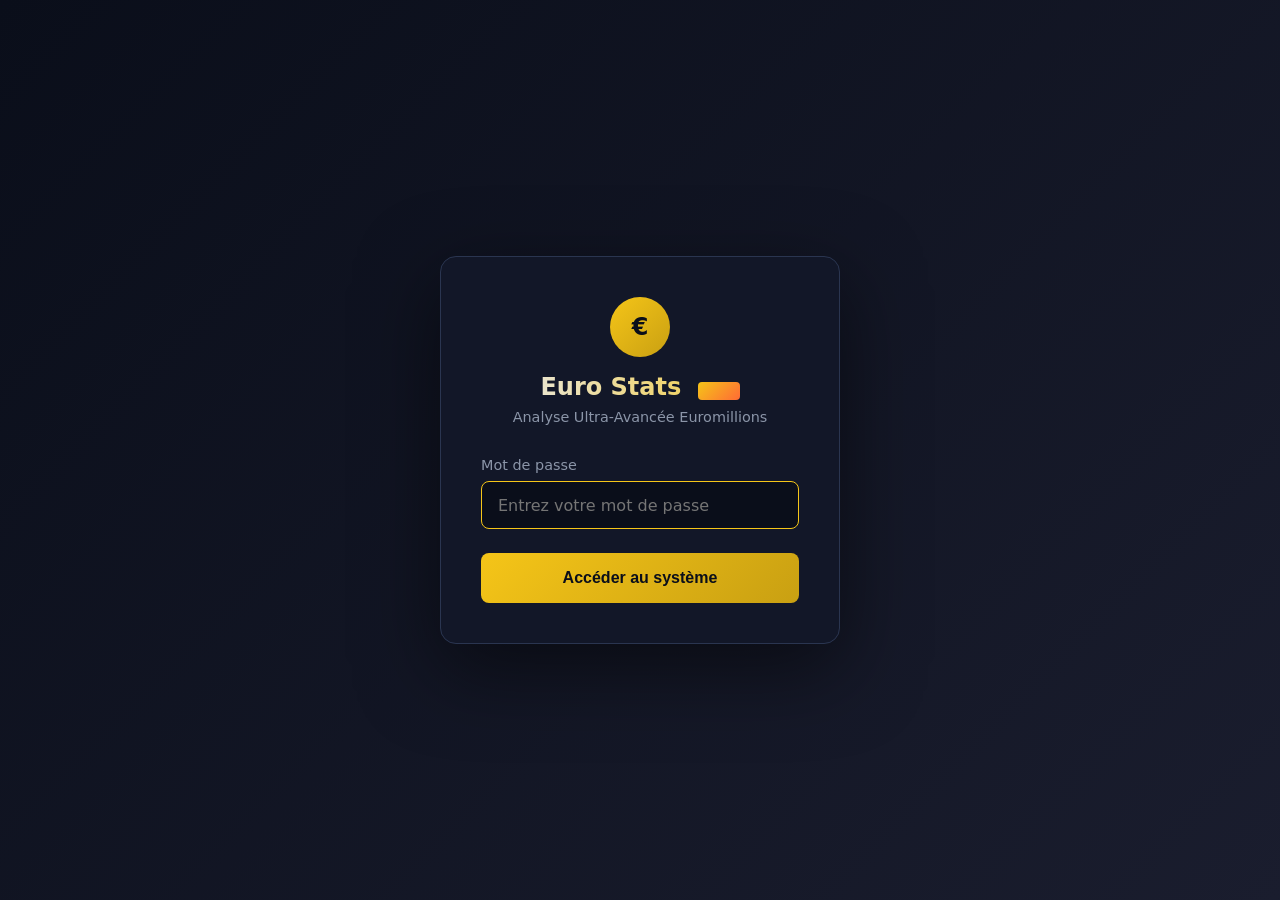
==== commit 8fb2686c: "Add password protection to website - Login page with password: Zoro19802004 - Session-based authenti" ====
--- a/site/index.html
+++ b/site/index.html
@@ -3,286 +3,212 @@
 <head>
   <meta charset="UTF-8">
   <meta name="viewport" content="width=device-width, initial-scale=1.0">
-  <title>Euromillions — Analyse statistique</title>
-  <meta name="description" content="Analyse complète des tirages Euromillions : numéros chauds, froids, paires, tendances sur 1951 tirages.">
-  <link rel="stylesheet" href="css/style.css">
+  <title>Connexion — Euro Stats PRO</title>
+  <style>
+    * { margin: 0; padding: 0; box-sizing: border-box; }
+    
+    body {
+      font-family: "Segoe UI", system-ui, sans-serif;
+      background: linear-gradient(135deg, #0a0e1a 0%, #1a1d2e 100%);
+      min-height: 100vh;
+      display: flex;
+      align-items: center;
+      justify-content: center;
+      color: #e8ecf4;
+    }
+    
+    .login-container {
+      background: rgba(18, 24, 41, 0.95);
+      border: 1px solid #2a3550;
+      border-radius: 16px;
+      padding: 2.5rem;
+      width: 100%;
+      max-width: 400px;
+      box-shadow: 0 24px 80px rgba(0, 0, 0, 0.5);
+    }
+    
+    .logo {
+      text-align: center;
+      margin-bottom: 2rem;
+    }
+    
+    .logo-icon {
+      width: 60px;
+      height: 60px;
+      background: linear-gradient(135deg, #f5c518, #c9a012);
+      border-radius: 50%;
+      display: inline-flex;
+      align-items: center;
+      justify-content: center;
+      font-weight: 800;
+      color: #0a0e1a;
+      font-size: 1.5rem;
+      margin-bottom: 1rem;
+    }
+    
+    h1 {
+      font-size: 1.5rem;
+      text-align: center;
+      margin-bottom: 0.5rem;
+      background: linear-gradient(90deg, #e8ecf4, #f5c518);
+      -webkit-background-clip: text;
+      -webkit-text-fill-color: transparent;
+      background-clip: text;
+    }
+    
+    .subtitle {
+      text-align: center;
+      color: #8b95a8;
+      font-size: 0.9rem;
+      margin-bottom: 2rem;
+    }
+    
+    .form-group {
+      margin-bottom: 1.5rem;
+    }
+    
+    label {
+      display: block;
+      margin-bottom: 0.5rem;
+      font-size: 0.9rem;
+      color: #8b95a8;
+    }
+    
+    input[type="password"] {
+      width: 100%;
+      padding: 0.85rem 1rem;
+      background: #0a0e1a;
+      border: 1px solid #2a3550;
+      border-radius: 8px;
+      color: #e8ecf4;
+      font-size: 1rem;
+      font-family: inherit;
+      transition: border-color 0.2s;
+    }
+    
+    input[type="password"]:focus {
+      outline: none;
+      border-color: #f5c518;
+    }
+    
+    button {
+      width: 100%;
+      padding: 1rem;
+      background: linear-gradient(135deg, #f5c518, #c9a012);
+      border: none;
+      border-radius: 8px;
+      color: #0a0e1a;
+      font-size: 1rem;
+      font-weight: 700;
+      cursor: pointer;
+      transition: transform 0.2s;
+    }
+    
+    button:hover {
+      transform: translateY(-2px);
+    }
+    
+    button:active {
+      transform: translateY(0);
+    }
+    
+    .error {
+      color: #f87171;
+      font-size: 0.85rem;
+      margin-top: 0.5rem;
+      display: none;
+    }
+    
+    .error.show {
+      display: block;
+    }
+    
+    .shake {
+      animation: shake 0.5s;
+    }
+    
+    @keyframes shake {
+      0%, 100% { transform: translateX(0); }
+      10%, 30%, 50%, 70%, 90% { transform: translateX(-5px); }
+      20%, 40%, 60%, 80% { transform: translateX(5px); }
+    }
+    
+    .pro-badge {
+      display: inline-block;
+      background: linear-gradient(135deg, #f5c518, #ff6b35);
+      color: #000;
+      font-size: 0.65rem;
+      padding: 3px 8px;
+      border-radius: 4px;
+      font-weight: 700;
+      letter-spacing: 0.5px;
+      margin-left: 0.5rem;
+    }
+  </style>
 </head>
 <body>
-  <header>
-    <div class="container header-inner">
-      <div class="logo">
-        <div class="logo-icon">€</div>
-        <div>
-          <h1>Euro Stats</h1>
-          <span>Analyse Euromillions</span>
-        </div>
+  <div class="login-container">
+    <div class="logo">
+      <div class="logo-icon">€</div>
+      <h1>Euro Stats <span class="pro-badge">PRO</span></h1>
+      <p class="subtitle">Analyse Ultra-Avancée Euromillions</p>
+    </div>
+    
+    <form id="login-form">
+      <div class="form-group">
+        <label for="password">Mot de passe</label>
+        <input 
+          type="password" 
+          id="password" 
+          placeholder="Entrez votre mot de passe"
+          autocomplete="current-password"
+          required
+        >
+        <div class="error" id="error">Mot de passe incorrect</div>
       </div>
-      <nav>
-        <a href="#frequences">Fréquences</a>
-        <a href="#etoiles">Étoiles</a>
-        <a href="#paires">Patterns</a>
-        <a href="#momentum">Momentum</a>
-        <a href="#probabilites">Probabilités</a>
-        <a href="#historique">Historique</a>
-      </nav>
-    </div>
-  </header>
-
-  <main id="app" class="loading">
-    <div class="container">
-      <section class="hero">
-        <h2 id="hero-title">Analyse Ultra-Avancée Euromillions</h2>
-        <p id="hero-desc"></p>
-        <div class="stats-grid">
-          <div class="stat-card">
-            <div class="value" id="stat-draws">—</div>
-            <div class="label">Tirages analysés</div>
-          </div>
-          <div class="stat-card">
-            <div class="value" id="stat-years">—</div>
-            <div class="label">Années de données</div>
-          </div>
-          <div class="stat-card">
-            <div class="value" id="stat-expected-ball">—</div>
-            <div class="label">Sorties moyennes / boule</div>
-          </div>
-          <div class="stat-card">
-            <div class="value" id="stat-expected-star">—</div>
-            <div class="label">Sorties moyennes / étoile</div>
-          </div>
-        </div>
-        <div class="last-draw" id="last-draw"></div>
-
-        <div class="prob-cta">
-          <button type="button" class="btn-prob" id="btn-generate-combos">
-            <span class="btn-prob-icon">🎲</span>
-            <span class="btn-prob-text">Générer 3 combinaisons possibles</span>
-          </button>
-          <p class="prob-cta-hint">Chaque clic propose 3 nouvelles grilles basées sur les probabilités</p>
-          <button type="button" class="btn-prob-secondary" id="btn-show-prob">Voir le détail des probabilités</button>
-        </div>
-
-        <div class="combo-results" id="combo-results" hidden>
-          <h3 class="combo-results-title">Vos 3 combinaisons</h3>
-          <div class="combo-cards" id="combo-cards"></div>
-        </div>
-      </section>
-
-      <div class="disclaimer">
-        <strong>Important :</strong> Chaque tirage est indépendant et aléatoire. Les statistiques passées
-        <strong>ne prédisent pas</strong> les résultats futurs. Ce site est un outil d'analyse historique à titre informatif uniquement.
-        Les « combinaisons suggérées » sont des regroupements statistiques, pas des conseils de jeu.
-      </div>
-
-      <!-- Panneau probabilités (modal) -->
-      <div class="prob-overlay" id="prob-overlay" hidden>
-        <div class="prob-modal" role="dialog" aria-labelledby="prob-modal-title">
-          <div class="prob-modal-header">
-            <div>
-              <h2 id="prob-modal-title">Probabilités du prochain tirage</h2>
-              <p class="prob-modal-sub">Classement basé sur l'historique de 1 951 tirages</p>
-            </div>
-            <button type="button" class="prob-close" id="btn-close-prob" aria-label="Fermer">×</button>
-          </div>
-
-          <div class="prob-summary" id="prob-summary"></div>
-
-          <div class="prob-mode-tabs">
-            <button type="button" class="prob-mode active" data-mode="combined">Score combiné</button>
-            <button type="button" class="prob-mode" data-mode="historical">Historique</button>
-            <button type="button" class="prob-mode" data-mode="theoretical">Théorique</button>
-          </div>
-
-          <div class="prob-picks" id="prob-picks"></div>
-
-          <h3 class="prob-section-title">Boules (1 – 50)</h3>
-          <p class="prob-legend-text">Plus la case est <span class="legend-hot">verte</span>, plus le numéro a souvent été tiré</p>
-          <div class="prob-grid" id="prob-grid-balls"></div>
-
-          <h3 class="prob-section-title">Étoiles (1 – 12)</h3>
-          <div class="prob-grid prob-grid-stars" id="prob-grid-stars"></div>
-
-          <p class="prob-footer-note">
-            Probabilité théorique : <strong>10 %</strong> par boule et <strong>16,7 %</strong> par étoile à chaque tirage.
-            Le score combiné mélange fréquence historique, tendance récente (200 tirages) et léger bonus « en retard ».
-          </p>
-        </div>
-      </div>
-
-      <section id="probabilites" class="prob-anchor"></section>
-
-      <section id="frequences">
-        <h2>Fréquences des boules (1–50) <span class="badge-pro">SMART</span></h2>
-        <p class="subtitle">Smart Score = Algorithme combinant fréquence (40%) + retard (35%) + régularité (25%). Chaque boule devrait sortir ~195 fois.</p>
-
-        <div class="tabs">
-          <button class="tab active" data-tab="panel-hot">Chauds</button>
-          <button class="tab" data-tab="panel-cold">Froids</button>
-          <button class="tab" data-tab="panel-overdue">En retard</button>
-        </div>
-
-        <div class="cards-row">
-          <div class="card tab-panel active" id="panel-hot">
-            <h3><span class="badge hot">CHAUD</span> Top 10 — les plus sortis</h3>
-            <div id="hot-balls"></div>
-          </div>
-          <div class="card tab-panel" id="panel-cold">
-            <h3><span class="badge cold">FROID</span> Top 10 — les moins sortis</h3>
-            <div id="cold-balls"></div>
-          </div>
-          <div class="card tab-panel" id="panel-overdue">
-            <h3><span class="badge overdue">RETARD</span> Absents depuis longtemps</h3>
-            <div id="overdue-balls"></div>
-          </div>
-        </div>
-
-        <h3 style="margin-top:1.5rem;font-size:1rem;">Graphique complet — 50 boules</h3>
-        <div id="chart-balls"></div>
-      </section>
-
-      <section id="etoiles">
-        <h2>Fréquences des étoiles (1–12)</h2>
-        <p class="subtitle">Probabilité théorique : 2/12 ≈ 16,7 % par étoile. Sortie moyenne attendue : ~325 fois sur l'historique.</p>
-        <div class="cards-row">
-          <div class="card">
-            <h3><span class="badge hot">CHAUD</span> Étoiles les plus fréquentes</h3>
-            <div id="hot-stars"></div>
-          </div>
-          <div class="card">
-            <h3><span class="badge cold">FROID</span> Étoiles les moins fréquentes</h3>
-            <div id="cold-stars"></div>
-          </div>
-        </div>
-        <h3 style="margin-top:1.5rem;font-size:1rem;">Graphique — 12 étoiles</h3>
-        <div id="chart-stars"></div>
-      </section>
-
-      <section id="recent">
-        <h2>Tendance récente (100 derniers tirages)</h2>
-        <p class="subtitle">Les numéros les plus actifs sur la période récente peuvent différer de l'historique complet.</p>
-        <div class="cards-row">
-          <div class="card">
-            <h3>Boules tendance</h3>
-            <div id="recent-balls"></div>
-          </div>
-          <div class="card">
-            <h3>Étoiles tendance</h3>
-            <div id="recent-stars"></div>
-          </div>
-        </div>
-      </section>
-
-      <section id="paires">
-        <h2>Paires & Triplets — Patterns avancés</h2>
-        <p class="subtitle">Combinaisons multi-numéros les plus fréquentes dans l'historique.</p>
+      
+      <button type="submit">Accéder au système</button>
+    </form>
+  </div>
+  
+  <script>
+    const CORRECT_PASSWORD = 'Zoro19802004';
+    const SESSION_KEY = 'euroStatsAuth';
+    
+    // Vérifier si déjà authentifié
+    if (sessionStorage.getItem(SESSION_KEY) === 'true') {
+      window.location.href = 'main.html';
+    }
+    
+    document.getElementById('login-form').addEventListener('submit', function(e) {
+      e.preventDefault();
+      
+      const password = document.getElementById('password').value;
+      const errorEl = document.getElementById('error');
+      const inputEl = document.getElementById('password');
+      
+      if (password === CORRECT_PASSWORD) {
+        // Authentification réussie
+        sessionStorage.setItem(SESSION_KEY, 'true');
+        window.location.href = 'main.html';
+      } else {
+        // Erreur
+        errorEl.classList.add('show');
+        inputEl.classList.add('shake');
+        inputEl.value = '';
         
-        <div class="tabs">
-          <button class="tab active" data-tab="panel-pairs">Paires</button>
-          <button class="tab" data-tab="panel-triplets">Triplets</button>
-          <button class="tab" data-tab="panel-consecutive">Consécutifs</button>
-        </div>
-
-        <div class="card tab-panel active" id="panel-pairs">
-          <h3>Top 25 paires</h3>
-          <table>
-            <thead>
-              <tr><th>Rang</th><th>Paire</th><th>Occurrences</th><th>Force</th></tr>
-            </thead>
-            <tbody id="pairs-body"></tbody>
-          </table>
-        </div>
-
-        <div class="card tab-panel" id="panel-triplets">
-          <h3>Top 20 triplets (3 numéros ensemble)</h3>
-          <table>
-            <thead>
-              <tr><th>Rang</th><th>Triplet</th><th>Occurrences</th></tr>
-            </thead>
-            <tbody id="triplets-body"></tbody>
-          </table>
-        </div>
-
-        <div class="card tab-panel" id="panel-consecutive">
-          <h3>Numéros consécutifs fréquents</h3>
-          <p style="font-size:0.85rem;color:var(--text-muted);margin-bottom:1rem">Paires de numéros qui se suivent (ex: 23-24)</p>
-          <table>
-            <thead>
-              <tr><th>Rang</th><th>Consécutifs</th><th>Occurrences</th></tr>
-            </thead>
-            <tbody id="consecutive-body"></tbody>
-          </table>
-        </div>
-      </section>
-
-      <section id="momentum">
-        <h2>Momentum & Tendances</h2>
-        <p class="subtitle">Numéros en progression ou en déclin sur les 50 derniers tirages vs les 50 précédents.</p>
-        <div class="cards-row">
-          <div class="card">
-            <h3>Boules en hausse <span style="color:var(--hot)">▲</span></h3>
-            <div id="momentum-up-balls"></div>
-          </div>
-          <div class="card">
-            <h3>Boules en baisse <span style="color:var(--cold)">▼</span></h3>
-            <div id="momentum-down-balls"></div>
-          </div>
-        </div>
-      </section>
-
-      <section id="weekday">
-        <h2>Analyse par jour de tirage</h2>
-        <p class="subtitle">Numéros qui sortent le plus selon le jour de la semaine.</p>
-        <div id="weekday-cards" class="cards-row"></div>
-      </section>
-
-      <section id="patterns">
-        <h2>Modèles & répartition</h2>
-        <p class="subtitle">Somme des 5 boules, parité et jackpots remportés.</p>
-        <div class="pattern-grid">
-          <div class="pattern-item">
-            <div class="big" id="pattern-sum">—</div>
-            <div>Somme moyenne des 5 boules</div>
-          </div>
-          <div class="pattern-item">
-            <div class="big" id="pattern-min">—</div>
-            <div>Somme minimale observée</div>
-          </div>
-          <div class="pattern-item">
-            <div class="big" id="pattern-max">—</div>
-            <div>Somme maximale observée</div>
-          </div>
-          <div class="pattern-item">
-            <div class="big" id="pattern-gap">—</div>
-            <div>Écart moyen entre numéros</div>
-          </div>
-        </div>
-        <h3 style="margin:1.5rem 0 1rem;font-size:1rem;">Répartition pair / impair (sur 5 boules)</h3>
-        <p style="font-size:0.85rem;color:var(--text-muted);margin-bottom:1rem">Nombre de boules paires dans chaque tirage</p>
-        <div class="pattern-grid" id="even-dist"></div>
-      </section>
-
-      <section id="suggestions">
-        <h2>Combinaisons indicatives</h2>
-        <p class="subtitle">4 grilles construites à partir des statistiques — à ne pas considérer comme des prédictions.</p>
-        <div class="cards-row" id="suggestions-grid"></div>
-      </section>
-
-      <section id="historique">
-        <h2>50 derniers tirages</h2>
-        <p class="subtitle">Historique récent des résultats.</p>
-        <div class="history-grid" id="history-grid"></div>
-      </section>
-    </div>
-  </main>
-
-  <footer>
-    <div class="container">
-      <p>Données FDJ · Analyse générée le <span id="generated-at">—</span></p>
-      <p style="margin-top:0.5rem">Jeu responsable — 18+ · Les probabilités de gagner le jackpot sont d'environ 1 sur 139 millions.</p>
-    </div>
-  </footer>
-
-  <script src="js/advanced.js"></script>
-  <script src="js/app.js"></script>
+        setTimeout(() => {
+          inputEl.classList.remove('shake');
+        }, 500);
+        
+        setTimeout(() => {
+          errorEl.classList.remove('show');
+        }, 3000);
+      }
+    });
+    
+    // Focus automatique
+    document.getElementById('password').focus();
+  </script>
 </body>
 </html>
